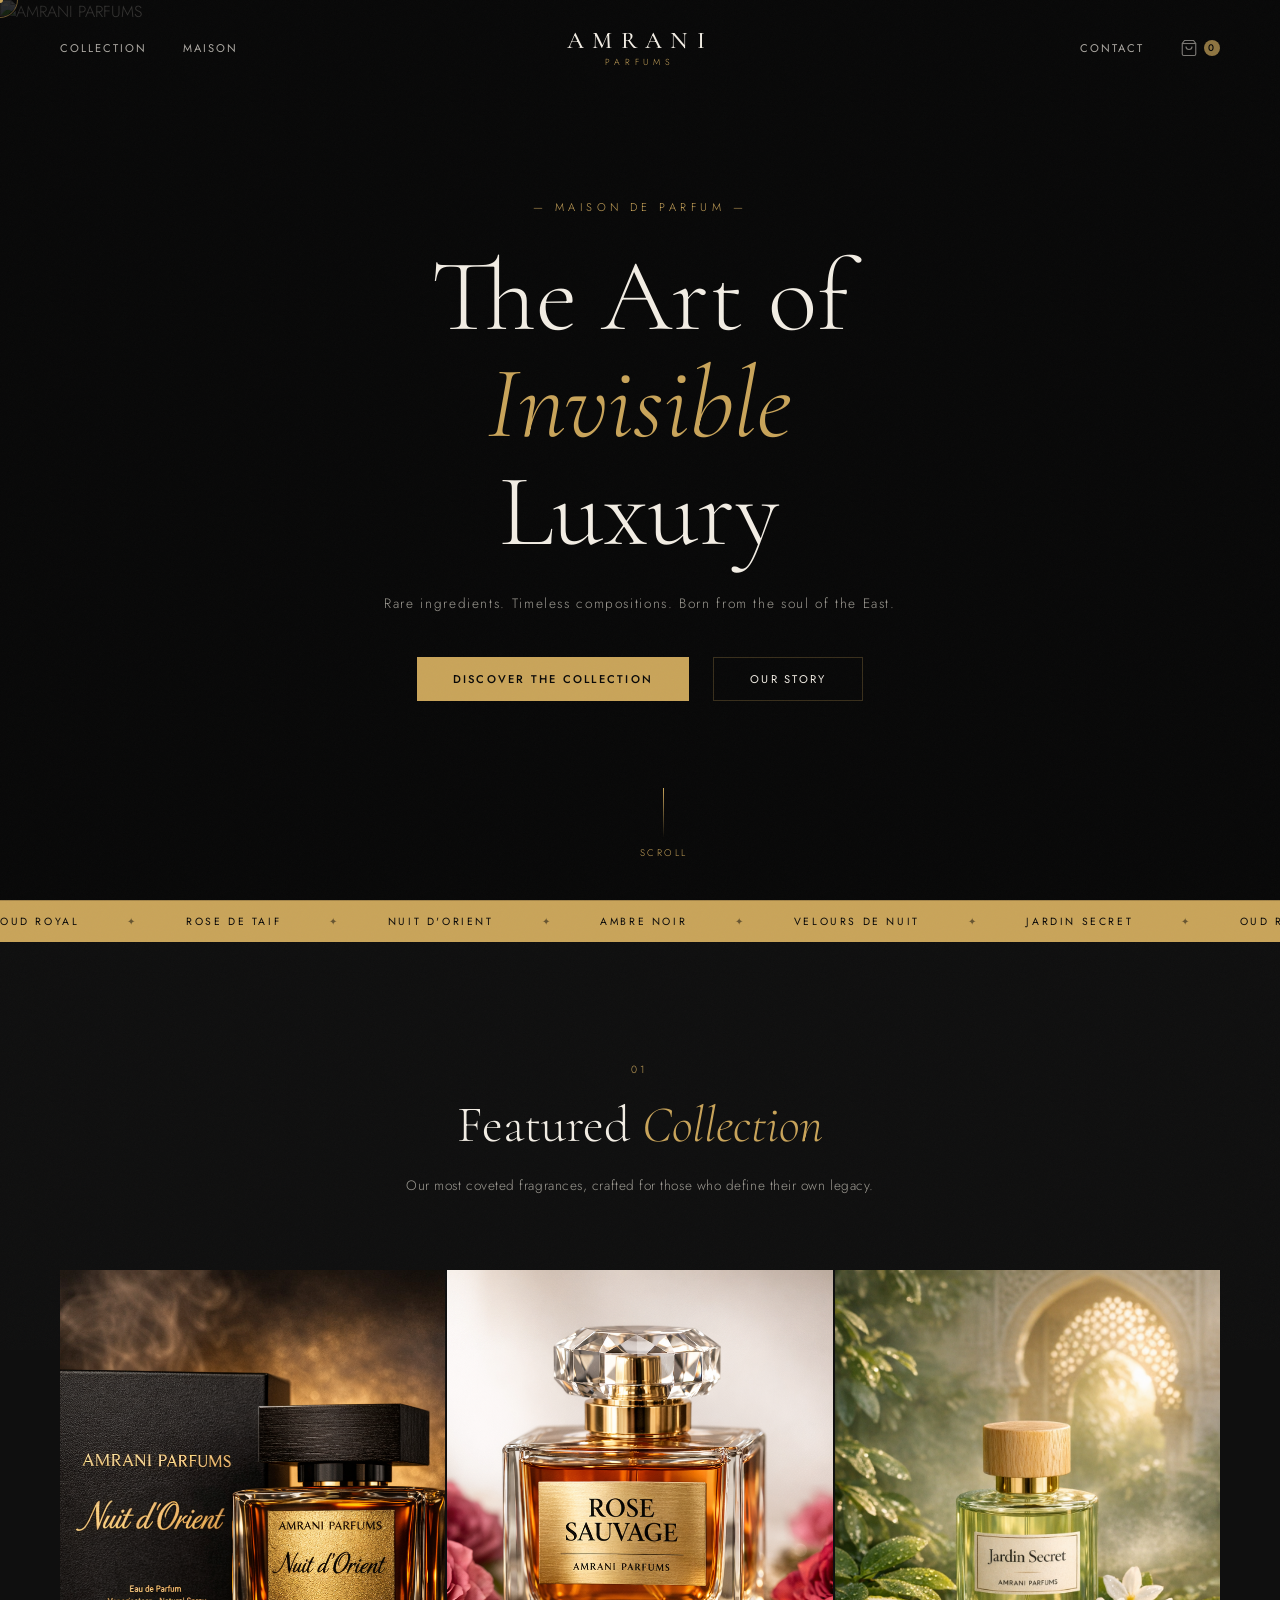
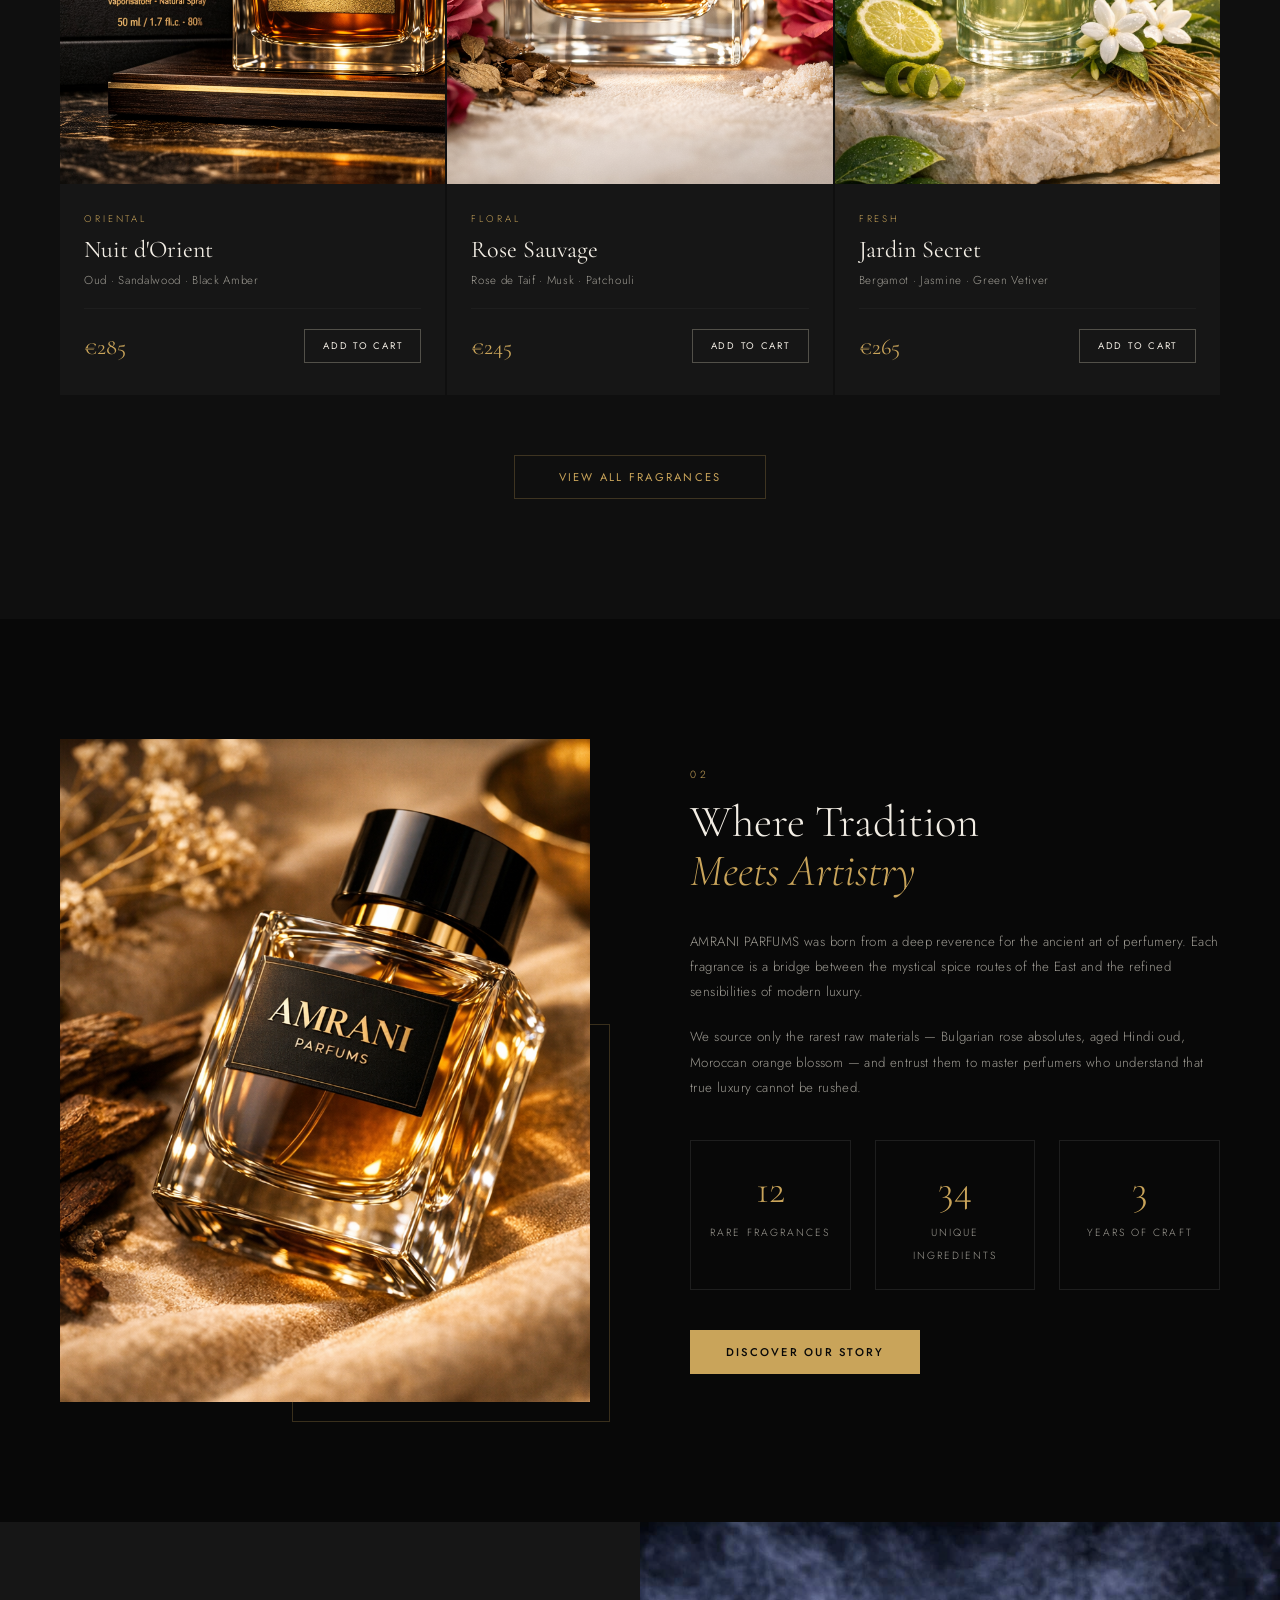
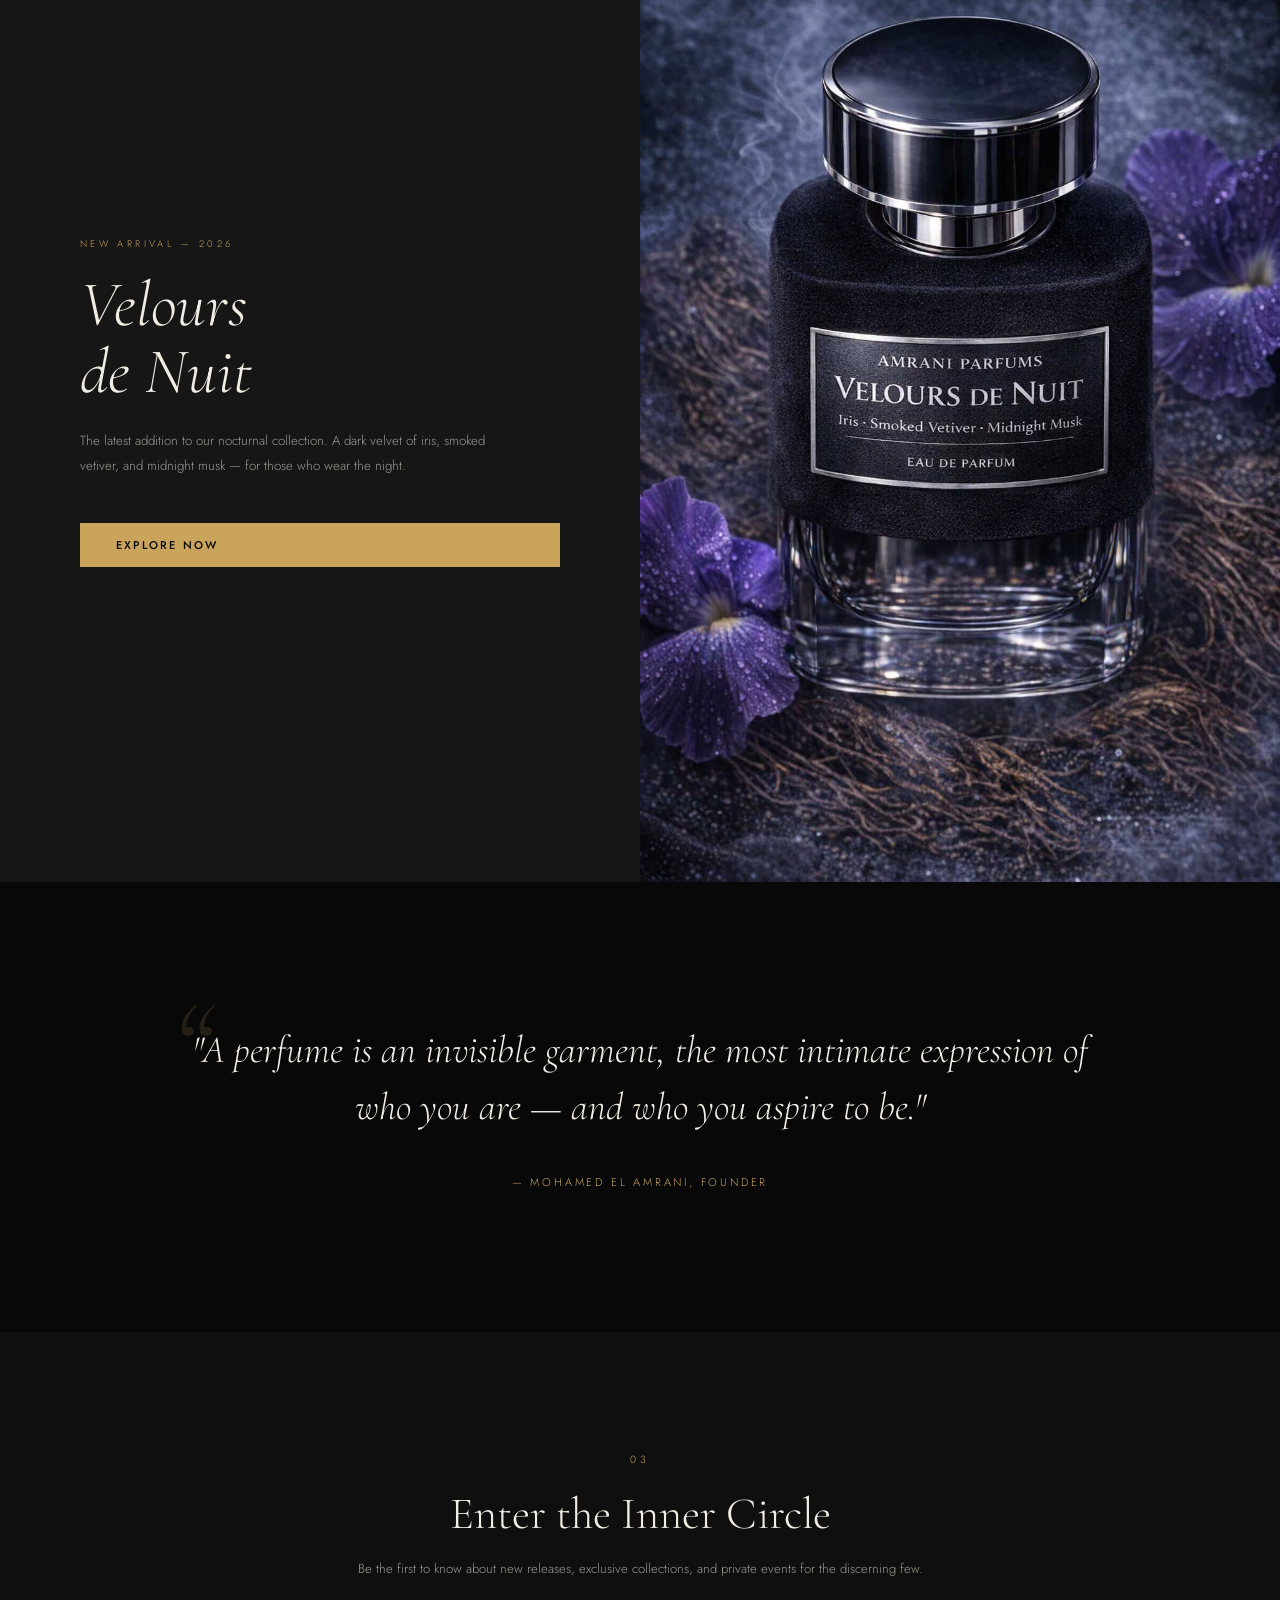
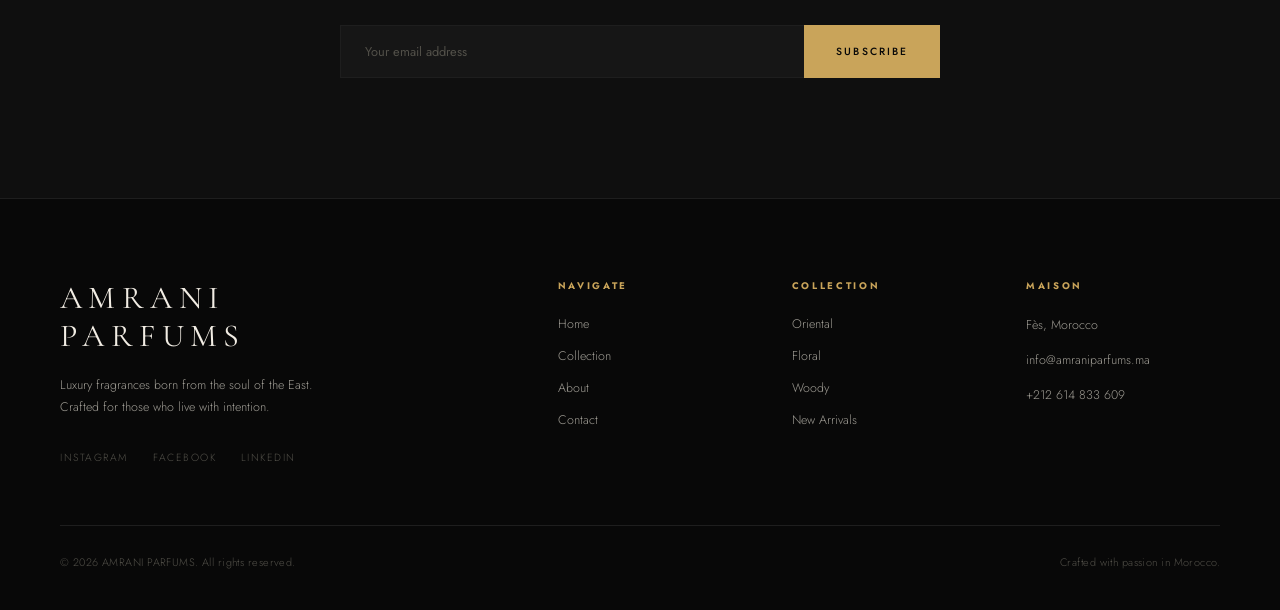
==== index.html @ 783de4f0 "Premier déploiement" ====
<!DOCTYPE html>
<html lang="en">
<head>
<meta charset="UTF-8">
<link rel="icon" type="image/png" href="images/logo.png">
<meta name="viewport" content="width=device-width, initial-scale=1.0">
<meta name="description" content="AMRANI PARFUMS — Luxury fragrances born from the soul of the East">
<title>AMRANI PARFUMS — Luxury Fragrances</title>
<link rel="preconnect" href="https://fonts.googleapis.com">
<link rel="preconnect" href="https://fonts.gstatic.com" crossorigin>
<link href="https://fonts.googleapis.com/css2?family=Cormorant+Garamond:ital,wght@0,300;0,400;0,500;0,600;1,300;1,400;1,600&family=Jost:wght@200;300;400;500;600&display=swap" rel="stylesheet">
<link rel="stylesheet" href="style.css">
</head>
<body>
<div class="grain-overlay"></div>
<div class="cursor-dot" id="cursorDot"></div>
<div class="cursor-ring" id="cursorRing"></div>

<nav class="nav" id="navbar">
  <div class="nav-left">
    <a href="collection.html" class="nav-link">Collection</a>
    <a href="about.html" class="nav-link">Maison</a>
  </div>
  <div class="nav-logo">
    <a href="index.html">
      <span class="logo-text">AMRANI</span>
      <span class="logo-sub">PARFUMS</span>
    </a>
  </div>
  <div class="nav-right">
    <a href="contact.html" class="nav-link">Contact</a>
    <a href="#" class="nav-link nav-cart">
      <svg width="18" height="18" viewBox="0 0 24 24" fill="none" stroke="currentColor" stroke-width="1.5"><path d="M6 2L3 6v14a2 2 0 002 2h14a2 2 0 002-2V6l-3-4z"/><line x1="3" y1="6" x2="21" y2="6"/><path d="M16 10a4 4 0 01-8 0"/></svg>
      <span class="cart-count">0</span>
    </a>
  </div>
  <button class="nav-hamburger" id="menuToggle"><span></span><span></span><span></span></button>
</nav>

<div class="mobile-menu" id="mobileMenu">
  <div class="mobile-menu-inner">
    <a href="index.html" class="mobile-nav-link">Home</a>
    <a href="collection.html" class="mobile-nav-link">Collection</a>
    <a href="about.html" class="mobile-nav-link">Maison</a>
    <a href="contact.html" class="mobile-nav-link">Contact</a>
  </div>
</div>

<section class="hero" id="hero">
  <div class="hero-bg">
    <img src="https://lh3.googleusercontent.com/aida-public/[base64]" alt="AMRANI PARFUMS" class="hero-img">
  </div>
  <div class="hero-overlay"></div>
  <div class="hero-content">
    <p class="hero-eyebrow">— Maison de Parfum —</p>
    <h1 class="hero-title">
      <span>The Art of</span>
      <em>Invisible</em>
      <span>Luxury</span>
    </h1>
    <p class="hero-subtitle">Rare ingredients. Timeless compositions. Born from the soul of the East.</p>
    <div class="hero-actions">
     <a href="collection.html" class="btn-primary"><span>Discover the Collection</span></a>
      <a href="about.html" class="btn-ghost">Our Story</a>
    </div>
  </div>
  <div class="hero-scroll-indicator">
    <div class="scroll-line"></div>
    <span>Scroll</span>
  </div>
</section>

<div class="marquee-strip">
  <div class="marquee-track">
    <span>Oud Royal</span><span class="marquee-sep">✦</span>
    <span>Rose de Taif</span><span class="marquee-sep">✦</span>
    <span>Nuit d'Orient</span><span class="marquee-sep">✦</span>
    <span>Ambre Noir</span><span class="marquee-sep">✦</span>
    <span>Velours de Nuit</span><span class="marquee-sep">✦</span>
    <span>Jardin Secret</span><span class="marquee-sep">✦</span>
    <span>Oud Royal</span><span class="marquee-sep">✦</span>
    <span>Rose de Taif</span><span class="marquee-sep">✦</span>
    <span>Nuit d'Orient</span><span class="marquee-sep">✦</span>
    <span>Ambre Noir</span><span class="marquee-sep">✦</span>
    <span>Velours de Nuit</span><span class="marquee-sep">✦</span>
    <span>Jardin Secret</span><span class="marquee-sep">✦</span>
  </div>
</div>

<section class="section featured-section" id="featured">
  <div class="section-header reveal">
    <span class="section-number">01</span>
    <h2 class="section-title">Featured <em>Collection</em></h2>
    <p class="section-desc">Our most coveted fragrances, crafted for those who define their own legacy.</p>
  </div>
  <div class="products-grid">
    <div class="product-card reveal" data-delay="0">
      <div class="product-img-wrap">
        <img src="images/V3.png" alt="Nuit d'Orient" class="product-img">
        <div class="product-overlay">
          <a href="product.html?id=nuit-dorient" class="product-view-btn">View Details</a>
        </div>
      </div>
      <div class="product-info">
        <span class="product-category">Oriental</span>
        <h3 class="product-name">Nuit d'Orient</h3>
        <p class="product-notes">Oud · Sandalwood · Black Amber</p>
        <div class="product-footer">
          <span class="product-price">€285</span>
          <button class="add-to-cart" onclick="addToCart(this)">Add to Cart</button>
        </div>
      </div>
    </div>
    <div class="product-card reveal" data-delay="120">
      <div class="product-img-wrap">
        <img src="images/3.png" alt="Rose Sauvage" class="product-img">
        <div class="product-overlay">
          <a href="product.html?id=rose-sauvage" class="product-view-btn">View Details</a>
        </div>
      </div>
      <div class="product-info">
        <span class="product-category">Floral</span>
        <h3 class="product-name">Rose Sauvage</h3>
        <p class="product-notes">Rose de Taif · Musk · Patchouli</p>
        <div class="product-footer">
          <span class="product-price">€245</span>
          <button class="add-to-cart" onclick="addToCart(this)">Add to Cart</button>
        </div>
      </div>
    </div>
    <div class="product-card reveal" data-delay="240">
      <div class="product-img-wrap">
        <img src="images/9.png" alt="Jardin Secret" class="product-img">
        <div class="product-overlay">
          <a href="product.html?id=jardin-secret" class="product-view-btn">View Details</a>
        </div>
      </div>
      <div class="product-info">
        <span class="product-category">Fresh</span>
        <h3 class="product-name">Jardin Secret</h3>
        <p class="product-notes">Bergamot · Jasmine · Green Vetiver</p>
        <div class="product-footer">
          <span class="product-price">€265</span>
          <button class="add-to-cart" onclick="addToCart(this)">Add to Cart</button>
        </div>
      </div>
    </div>
  </div>
  <div class="section-cta reveal">
    <a href="collection.html" class="btn-outline"><span>View All Fragrances</span></a>
  </div>
</section>

<section class="section story-section">
  <div class="story-inner">
    <div class="story-image reveal">
      <img src="images/1.png" alt="Brand Story">
      <div class="story-img-accent"></div>
    </div>
    <div class="story-content reveal" data-delay="100">
      <span class="section-number">02</span>
      <h2 class="story-title">Where Tradition<br><em>Meets Artistry</em></h2>
      <p class="story-text">AMRANI PARFUMS was born from a deep reverence for the ancient art of perfumery. Each fragrance is a bridge between the mystical spice routes of the East and the refined sensibilities of modern luxury.</p>
      <p class="story-text">We source only the rarest raw materials — Bulgarian rose absolutes, aged Hindi oud, Moroccan orange blossom — and entrust them to master perfumers who understand that true luxury cannot be rushed.</p>
      <div class="story-stats">
        <div class="stat">
          <span class="stat-number">12</span>
          <span class="stat-label">Rare Fragrances</span>
        </div>
        <div class="stat">
          <span class="stat-number">34</span>
          <span class="stat-label">Unique Ingredients</span>
        </div>
        <div class="stat">
          <span class="stat-number">3</span>
          <span class="stat-label">Years of Craft</span>
        </div>
      </div>
      <a href="about.html" class="btn-primary"><span>Discover Our Story</span></a>
    </div>
  </div>
</section>

<section class="section arrivals-section">
  <div class="arrivals-inner reveal">
    <div class="arrivals-content">
      <span class="arrivals-label">New Arrival — 2026</span>
      <h2 class="arrivals-title">Velours<br>de Nuit</h2>
      <p class="arrivals-subtitle">The latest addition to our nocturnal collection. A dark velvet of iris, smoked vetiver, and midnight musk — for those who wear the night.</p>
     <a href="product.html?id=velours-de-nuit" class="btn-primary"><span>Explore Now</span></a>
    </div>
    <div class="arrivals-image">
      <img src="images/6V3.png" alt="Velours de Nuit">
    </div>
  </div>
</section>

<section class="section philosophy-section">
  <div class="philosophy-inner reveal">
    <p class="philosophy-quote">"A perfume is an invisible garment, the most intimate expression of who you are — and who you aspire to be."</p>
    <span class="philosophy-author">— Mohamed El Amrani, Founder</span>
  </div>
</section>

<section class="section newsletter-section">
  <div class="newsletter-inner reveal">
    <span class="section-number">03</span>
    <h2 class="newsletter-title">Enter the Inner Circle</h2>
    <p class="newsletter-desc">Be the first to know about new releases, exclusive collections, and private events for the discerning few.</p>
    <form class="newsletter-form" onsubmit="handleNewsletter(event)">
      <input type="email" placeholder="Your email address" class="newsletter-input" required>
      <button type="submit" class="newsletter-btn">Subscribe</button>
    </form>
  </div>
</section>

<footer class="footer">
  <div class="footer-inner">
    <div class="footer-brand">
      <div class="footer-logo">AMRANI<br>PARFUMS</div>
      <p class="footer-tagline">Luxury fragrances born from the soul of the East. Crafted for those who live with intention.</p>
      <div class="footer-social">
        <a href="#" class="social-link">Instagram</a>
        <a href="#" class="social-link">Facebook</a>
        <a href="https://www.linkedin.com/in/mohamedelamrani-a6939738b/?lipi=urn%3Ali%3Apage%3Ad_flagship3_profile_view_base_contact_details%3B6tkxNfv%2BTYGa5NCn60jMTw%3D%3D" class="social-link">LinkedIn</a>
      </div>
    </div>
    <div class="footer-nav">
      <div class="footer-col">
        <h4 class="footer-col-title">Navigate</h4>
        <a href="index.html" class="footer-link">Home</a>
        <a href="collection.html" class="footer-link">Collection</a>
        <a href="about.html" class="footer-link">About</a>
        <a href="contact.html" class="footer-link">Contact</a>
      </div>
      <div class="footer-col">
        <h4 class="footer-col-title">Collection</h4>
        <a href="collection.html" class="footer-link">Oriental</a>
        <a href="collection.html" class="footer-link">Floral</a>
        <a href="collection.html" class="footer-link">Woody</a>
        <a href="collection.html" class="footer-link">New Arrivals</a>
      </div>
      <div class="footer-col">
        <h4 class="footer-col-title">Maison</h4>
        <p class="footer-info">Fès, Morocco</p>
        <p class="footer-info">info@amraniparfums.ma</p>
        <p class="footer-info">+212 614 833 609</p>
      </div>
    </div>
  </div>
  <div class="footer-bottom">
    <p>© 2026 AMRANI PARFUMS. All rights reserved.</p>
    <p>Crafted with passion in Morocco.</p>
  </div>
</footer>

<script src="script.js"></script>

</body>
</html>
---- style.css ----
@import url('https://fonts.googleapis.com/css2?family=Cormorant+Garamond:ital,wght@0,300;0,400;0,500;0,600;1,300;1,400;1,600&family=Jost:wght@200;300;400;500;600&display=swap');

*,*::before,*::after{box-sizing:border-box;margin:0;padding:0}
html{scroll-behavior:smooth;font-size:16px}
body{background:#080808;color:#F2EDE4;font-family:'Jost',sans-serif;font-weight:300;overflow-x:hidden;cursor:none}

:root{
  --ink:#080808;
  --ink-2:#0f0f0f;
  --ink-3:#161616;
  --ink-4:#1e1e1e;
  --gold:#C9A45A;
  --gold-pale:#E8D5A3;
  --gold-dim:rgba(201,164,90,0.12);
  --gold-border:rgba(201,164,90,0.25);
  --ivory:#F2EDE4;
  --grey:#9E9B93;
  --muted:#525049;
  --font-serif:'Cormorant Garamond',Georgia,serif;
  --font-sans:'Jost',sans-serif;
  --ease-out:cubic-bezier(0.16,1,0.3,1);
  --ease-in-out:cubic-bezier(0.65,0,0.35,1);
}

::-webkit-scrollbar{width:3px}
::-webkit-scrollbar-track{background:var(--ink)}
::-webkit-scrollbar-thumb{background:var(--gold)}

::selection{background:var(--gold);color:var(--ink)}

a{text-decoration:none;color:inherit}
img{display:block;width:100%;height:100%;object-fit:cover}
button{cursor:none;border:none;background:none;font-family:inherit}
input,textarea{font-family:inherit}

.grain-overlay{
  position:fixed;top:-50%;left:-50%;right:-50%;bottom:-50%;
  width:200%;height:200%;
  background-image:url("data:image/svg+xml,%3Csvg viewBox='0 0 512 512' xmlns='http://www.w3.org/2000/svg'%3E%3Cfilter id='n'%3E%3CfeTurbulence type='fractalNoise' baseFrequency='0.75' numOctaves='4' stitchTiles='stitch'/%3E%3C/filter%3E%3Crect width='100%25' height='100%25' filter='url(%23n)' opacity='1'/%3E%3C/svg%3E");
  background-size:200px 200px;
  opacity:0.025;pointer-events:none;z-index:9999;
  animation:grain 8s steps(10) infinite;
}
@keyframes grain{
  0%{transform:translate(0,0)}10%{transform:translate(-3%,-4%)}20%{transform:translate(-5%,2%)}30%{transform:translate(3%,-1%)}40%{transform:translate(-2%,5%)}50%{transform:translate(-4%,3%)}60%{transform:translate(5%,0)}70%{transform:translate(-1%,6%)}80%{transform:translate(-3%,2%)}90%{transform:translate(4%,-3%)}100%{transform:translate(0,0)}
}

.cursor-dot,.cursor-ring{position:fixed;top:0;left:0;pointer-events:none;z-index:10000;border-radius:50%;transform:translate(-50%,-50%);transition:opacity 0.3s}
.cursor-dot{width:6px;height:6px;background:var(--gold)}
.cursor-ring{width:36px;height:36px;border:1px solid rgba(201,164,90,0.5);transition:width 0.3s var(--ease-out),height 0.3s var(--ease-out),border-color 0.3s}
.cursor-ring.hovering{width:56px;height:56px;border-color:var(--gold)}

/* NAV */
.nav{
  position:fixed;top:0;left:0;right:0;z-index:1000;
  display:flex;align-items:center;justify-content:space-between;
  padding:28px 60px;
  transition:background 0.5s var(--ease-out),padding 0.4s var(--ease-out);
}
.nav.scrolled{background:rgba(8,8,8,0.97);padding:18px 60px;border-bottom:1px solid var(--gold-border)}
.nav-left,.nav-right{display:flex;align-items:center;gap:36px;flex:1}
.nav-right{justify-content:flex-end}
.nav-link{font-size:0.7rem;font-weight:400;letter-spacing:0.18em;text-transform:uppercase;color:var(--ivory);opacity:0.7;transition:opacity 0.3s,color 0.3s;position:relative}
.nav-link::after{content:'';position:absolute;bottom:-4px;left:0;width:0;height:1px;background:var(--gold);transition:width 0.4s var(--ease-out)}
.nav-link:hover{opacity:1;color:var(--gold-pale)}
.nav-link:hover::after{width:100%}
.nav-logo a{display:flex;flex-direction:column;align-items:center;text-align:center}
.logo-text{font-family:var(--font-serif);font-size:1.5rem;font-weight:500;letter-spacing:0.35em;color:var(--ivory);line-height:1.1}
.logo-sub{font-size:0.55rem;font-weight:300;letter-spacing:0.55em;color:var(--gold);margin-top:2px}
.nav-cart{display:flex;align-items:center;gap:6px;position:relative}
.nav-cart svg{opacity:0.7;transition:opacity 0.3s}
.nav-cart:hover svg{opacity:1}
.cart-count{font-size:0.6rem;background:var(--gold);color:var(--ink);width:16px;height:16px;border-radius:50%;display:flex;align-items:center;justify-content:center;font-weight:500;transition:transform 0.3s}
.cart-count.bounce{animation:cartBounce 0.5s var(--ease-out)}
@keyframes cartBounce{0%{transform:scale(1)}50%{transform:scale(1.5)}100%{transform:scale(1)}}
.nav-hamburger{display:none;flex-direction:column;gap:5px;padding:4px;z-index:1001}
.nav-hamburger span{display:block;width:22px;height:1px;background:var(--ivory);transition:transform 0.4s var(--ease-out),opacity 0.3s,width 0.3s}
.nav-hamburger.active span:nth-child(1){transform:translateY(6px) rotate(45deg)}
.nav-hamburger.active span:nth-child(2){opacity:0;width:0}
.nav-hamburger.active span:nth-child(3){transform:translateY(-6px) rotate(-45deg)}

.mobile-menu{
  position:fixed;top:0;left:0;right:0;bottom:0;
  background:var(--ink);z-index:900;
  display:flex;align-items:center;justify-content:center;
  opacity:0;pointer-events:none;
  transition:opacity 0.5s var(--ease-out);
}
.mobile-menu.open{opacity:1;pointer-events:all}
.mobile-menu-inner{display:flex;flex-direction:column;align-items:center;gap:40px}
.mobile-nav-link{font-family:var(--font-serif);font-size:3.5rem;font-weight:300;color:var(--ivory);opacity:0;transform:translateY(30px);transition:color 0.3s,opacity 0.5s var(--ease-out),transform 0.5s var(--ease-out)}
.mobile-menu.open .mobile-nav-link{opacity:1;transform:translateY(0)}
.mobile-menu.open .mobile-nav-link:nth-child(1){transition-delay:0.1s}
.mobile-menu.open .mobile-nav-link:nth-child(2){transition-delay:0.2s}
.mobile-menu.open .mobile-nav-link:nth-child(3){transition-delay:0.3s}
.mobile-menu.open .mobile-nav-link:nth-child(4){transition-delay:0.4s}
.mobile-nav-link:hover{color:var(--gold)}

/* HERO */
.hero{
  position:relative;height:100vh;min-height:700px;
  display:flex;align-items:center;justify-content:center;overflow:hidden;
}
.hero-bg{position:absolute;inset:0;z-index:0}
.hero-img{width:100%;height:100%;object-fit:cover;transform:scale(1.05);transition:transform 8s var(--ease-out)}
.hero-img.loaded{transform:scale(1)}
.hero-overlay{position:absolute;inset:0;background:linear-gradient(135deg,rgba(8,8,8,0.85) 0%,rgba(8,8,8,0.5) 50%,rgba(8,8,8,0.7) 100%);z-index:1}
.hero-content{position:relative;z-index:2;text-align:center;max-width:900px;padding:0 40px}
.hero-eyebrow{font-size:0.7rem;font-weight:300;letter-spacing:0.4em;text-transform:uppercase;color:var(--gold);margin-bottom:28px;opacity:0;animation:fadeUp 1s var(--ease-out) 0.3s forwards}
.hero-title{font-family:var(--font-serif);font-size:clamp(3.5rem,8vw,7rem);font-weight:300;line-height:1.05;color:var(--ivory);margin-bottom:28px}
.hero-title span,.hero-title em{display:block;opacity:0;animation:fadeUp 1s var(--ease-out) forwards}
.hero-title span:nth-child(1){animation-delay:0.5s}
.hero-title em{font-style:italic;color:var(--gold);animation-delay:0.7s}
.hero-title span:nth-child(3){animation-delay:0.9s}
.hero-subtitle{font-size:0.85rem;font-weight:300;letter-spacing:0.12em;color:var(--grey);margin-bottom:44px;opacity:0;animation:fadeUp 1s var(--ease-out) 1.1s forwards}
.hero-actions{display:flex;align-items:center;justify-content:center;gap:24px;opacity:0;animation:fadeUp 1s var(--ease-out) 1.3s forwards}
.hero-scroll-indicator{position:absolute;bottom:40px;left:50%;transform:translateX(-50%);z-index:2;display:flex;flex-direction:column;align-items:center;gap:8px;opacity:0;animation:fadeUp 1s var(--ease-out) 1.6s forwards}
.scroll-line{width:1px;height:50px;background:linear-gradient(to bottom,var(--gold),transparent);animation:scrollPulse 2s ease-in-out infinite}
.hero-scroll-indicator span{font-size:0.6rem;letter-spacing:0.25em;text-transform:uppercase;color:var(--gold)}
@keyframes scrollPulse{0%,100%{opacity:0.4;transform:scaleY(1)}50%{opacity:1;transform:scaleY(1.1)}}

/* BUTTONS */
.btn-primary{
  display:inline-flex;align-items:center;gap:10px;
  padding:14px 36px;
  background:var(--gold);color:var(--ink);
  font-size:0.7rem;font-weight:500;letter-spacing:0.2em;text-transform:uppercase;
  transition:background 0.3s,transform 0.3s var(--ease-out),box-shadow 0.3s;
  position:relative;overflow:hidden;
}
.btn-primary::before{content:'';position:absolute;inset:0;background:var(--gold-pale);transform:translateX(-100%);transition:transform 0.4s var(--ease-out)}
.btn-primary:hover::before{transform:translateX(0)}
.btn-primary:hover{transform:translateY(-2px);box-shadow:0 12px 40px rgba(201,164,90,0.25)}
.btn-primary span{position:relative;z-index:1}
.btn-primary{position:relative;z-index:1}
.btn-ghost{
  display:inline-flex;align-items:center;gap:10px;
  padding:13px 36px;
  border:1px solid var(--gold-border);color:var(--ivory);
  font-size:0.7rem;font-weight:400;letter-spacing:0.2em;text-transform:uppercase;
  transition:border-color 0.3s,background 0.3s,transform 0.3s var(--ease-out);
}
.btn-ghost:hover{border-color:var(--gold);background:var(--gold-dim);transform:translateY(-2px)}
.btn-outline{
  display:inline-flex;align-items:center;gap:10px;
  padding:13px 44px;
  border:1px solid var(--gold-border);color:var(--gold);
  font-size:0.7rem;font-weight:400;letter-spacing:0.2em;text-transform:uppercase;
  transition:all 0.3s var(--ease-out);position:relative;overflow:hidden;
}
.btn-outline::before{content:'';position:absolute;inset:0;background:var(--gold);transform:scaleX(0);transform-origin:left;transition:transform 0.4s var(--ease-out)}
.btn-outline:hover{color:var(--ink)}
.btn-outline:hover::before{transform:scaleX(1)}
.btn-outline span{position:relative;z-index:1}

/* MARQUEE */
.marquee-strip{
  overflow:hidden;background:var(--gold);padding:13px 0;
  border-top:1px solid rgba(8,8,8,0.2);
}
.marquee-track{
  display:flex;gap:48px;align-items:center;white-space:nowrap;
  animation:marquee 25s linear infinite;
}
.marquee-track span{font-size:0.65rem;font-weight:400;letter-spacing:0.25em;text-transform:uppercase;color:var(--ink)}
.marquee-sep{font-size:0.5rem;color:var(--ink);opacity:0.5}
@keyframes marquee{0%{transform:translateX(0)}100%{transform:translateX(-50%)}}

/* SECTIONS */
.section{padding:120px 60px}
.section-header{text-align:center;margin-bottom:72px}
.section-number{font-size:0.65rem;font-weight:300;letter-spacing:0.35em;text-transform:uppercase;color:var(--gold);display:block;margin-bottom:20px}
.section-title{font-family:var(--font-serif);font-size:clamp(2.5rem,4vw,4rem);font-weight:300;color:var(--ivory);line-height:1.1;margin-bottom:20px}
.section-title em{font-style:italic;color:var(--gold)}
.section-desc{font-size:0.85rem;font-weight:300;color:var(--grey);max-width:480px;margin:0 auto;line-height:1.8;letter-spacing:0.04em}
.section-cta{text-align:center;margin-top:60px}

/* REVEAL ANIMATION */
.reveal{opacity:0;transform:translateY(40px);transition:opacity 0.9s var(--ease-out),transform 0.9s var(--ease-out)}
.reveal.visible{opacity:1;transform:translateY(0)}

/* PRODUCT CARDS */
.featured-section{background:var(--ink-2)}
.products-grid{display:grid;grid-template-columns:repeat(3,1fr);gap:2px;max-width:1400px;margin:0 auto}
.product-card{background:var(--ink-3);overflow:hidden;transition:transform 0.4s var(--ease-out)}
.product-card:hover{transform:translateY(-8px)}
.product-img-wrap{position:relative;aspect-ratio:3/4;overflow:hidden}
.product-img{width:100%;height:100%;object-fit:cover;transition:transform 0.7s var(--ease-out)}
.product-card:hover .product-img{transform:scale(1.07)}
.product-overlay{
  position:absolute;inset:0;
  background:linear-gradient(to top,rgba(8,8,8,0.9) 0%,rgba(8,8,8,0) 60%);
  display:flex;align-items:flex-end;justify-content:center;padding-bottom:28px;
  opacity:0;transition:opacity 0.4s;
}
.product-card:hover .product-overlay{opacity:1}
.product-view-btn{
  font-size:0.65rem;letter-spacing:0.2em;text-transform:uppercase;
  color:var(--gold);border:1px solid var(--gold-border);padding:10px 24px;
  transition:background 0.3s,color 0.3s;
}
.product-view-btn:hover{background:var(--gold);color:var(--ink)}
.product-info{padding:28px 24px 32px}
.product-category{font-size:0.6rem;letter-spacing:0.3em;text-transform:uppercase;color:var(--gold);display:block;margin-bottom:10px}
.product-name{font-family:var(--font-serif);font-size:1.5rem;font-weight:400;color:var(--ivory);margin-bottom:8px;line-height:1.2}
.product-notes{font-size:0.72rem;color:var(--grey);letter-spacing:0.06em;margin-bottom:20px}
.product-footer{display:flex;align-items:center;justify-content:space-between;border-top:1px solid var(--ink-4);padding-top:20px}
.product-price{font-family:var(--font-serif);font-size:1.4rem;font-weight:400;color:var(--gold)}
.add-to-cart{
  font-size:0.6rem;letter-spacing:0.18em;text-transform:uppercase;
  color:var(--ivory);border:1px solid var(--muted);padding:9px 18px;
  transition:border-color 0.3s,background 0.3s,color 0.3s;
}
.add-to-cart:hover{border-color:var(--gold);background:var(--gold-dim);color:var(--gold)}
.add-to-cart.added{border-color:var(--gold);background:var(--gold);color:var(--ink)}

/* STORY SECTION */
.story-section{background:var(--ink);padding:120px 60px}
.story-inner{display:grid;grid-template-columns:1fr 1fr;gap:100px;max-width:1300px;margin:0 auto;align-items:center}
.story-image{position:relative}
.story-image img{width:100%;aspect-ratio:4/5;object-fit:cover}
.story-img-accent{
  position:absolute;bottom:-20px;right:-20px;
  width:60%;height:60%;
  border:1px solid var(--gold-border);pointer-events:none;z-index:-1;
}
.story-content .section-number{margin-bottom:16px}
.story-title{font-family:var(--font-serif);font-size:clamp(2.5rem,3.5vw,3.8rem);font-weight:300;line-height:1.1;color:var(--ivory);margin-bottom:32px}
.story-title em{font-style:italic;color:var(--gold);display:block}
.story-text{font-size:0.83rem;line-height:1.9;color:var(--grey);margin-bottom:20px;letter-spacing:0.03em}
.story-stats{display:grid;grid-template-columns:repeat(3,1fr);gap:24px;margin:40px 0}
.stat{text-align:center;padding:24px 16px;border:1px solid var(--ink-4)}
.stat-number{font-family:var(--font-serif);font-size:2.5rem;font-weight:300;color:var(--gold);display:block;margin-bottom:6px}
.stat-label{font-size:0.65rem;letter-spacing:0.2em;text-transform:uppercase;color:var(--grey)}

/* ARRIVALS SECTION */
.arrivals-section{background:var(--ink-2);padding:0}
.arrivals-inner{display:grid;grid-template-columns:1fr 1fr;min-height:600px}
.arrivals-content{
  display:flex;flex-direction:column;justify-content:center;
  padding:80px 80px 80px 80px;
  background:var(--ink-3);
}
.arrivals-label{font-size:0.6rem;letter-spacing:0.35em;text-transform:uppercase;color:var(--gold);display:block;margin-bottom:20px}
.arrivals-title{font-family:var(--font-serif);font-size:clamp(3rem,5vw,5rem);font-weight:300;color:var(--ivory);line-height:1.05;margin-bottom:24px;font-style:italic}
.arrivals-subtitle{font-size:0.83rem;color:var(--grey);line-height:1.85;margin-bottom:44px;max-width:440px}
.arrivals-image{overflow:hidden}
.arrivals-image img{width:100%;height:100%;object-fit:cover;transition:transform 0.8s var(--ease-out)}
.arrivals-inner:hover .arrivals-image img{transform:scale(1.04)}

/* PHILOSOPHY */
.philosophy-section{background:var(--ink);padding:140px 60px;text-align:center}
.philosophy-inner{max-width:900px;margin:0 auto}
.philosophy-quote{
  font-family:var(--font-serif);font-size:clamp(1.6rem,3vw,2.8rem);
  font-weight:300;font-style:italic;color:var(--ivory);line-height:1.5;
  margin-bottom:32px;
  position:relative;
}
.philosophy-quote::before{
  content:'\201C';
  font-family:var(--font-serif);font-size:8rem;color:var(--gold);opacity:0.15;
  position:absolute;top:-40px;left:-20px;line-height:1;
}
.philosophy-author{font-size:0.7rem;letter-spacing:0.25em;text-transform:uppercase;color:var(--gold)}

/* NEWSLETTER */
.newsletter-section{background:var(--ink-2);padding:120px 60px;text-align:center}
.newsletter-inner{max-width:600px;margin:0 auto}
.newsletter-title{font-family:var(--font-serif);font-size:clamp(2rem,3.5vw,3.5rem);font-weight:300;color:var(--ivory);margin-bottom:16px}
.newsletter-desc{font-size:0.82rem;color:var(--grey);line-height:1.8;margin-bottom:44px}
.newsletter-form{display:flex;gap:0}
.newsletter-input{
  flex:1;padding:16px 24px;
  background:var(--ink-3);border:1px solid var(--ink-4);border-right:none;
  color:var(--ivory);font-size:0.8rem;outline:none;
  transition:border-color 0.3s;
}
.newsletter-input::placeholder{color:var(--muted)}
.newsletter-input:focus{border-color:var(--gold-border)}
.newsletter-btn{
  padding:16px 32px;background:var(--gold);color:var(--ink);
  font-size:0.65rem;font-weight:500;letter-spacing:0.2em;text-transform:uppercase;
  transition:background 0.3s;white-space:nowrap;
}
.newsletter-btn:hover{background:var(--gold-pale)}

/* FOOTER */
.footer{background:var(--ink);border-top:1px solid var(--ink-4);padding:80px 60px 40px}
.footer-inner{display:grid;grid-template-columns:1.2fr 2fr;gap:100px;margin-bottom:60px}
.footer-logo{font-family:var(--font-serif);font-size:2rem;font-weight:400;letter-spacing:0.2em;color:var(--ivory);line-height:1.2;margin-bottom:20px}
.footer-tagline{font-size:0.78rem;color:var(--grey);line-height:1.7;max-width:280px;margin-bottom:32px}
.footer-social{display:flex;gap:24px}
.social-link{font-size:0.65rem;letter-spacing:0.15em;text-transform:uppercase;color:var(--muted);transition:color 0.3s}
.social-link:hover{color:var(--gold)}
.footer-nav{display:grid;grid-template-columns:repeat(3,1fr);gap:40px}
.footer-col{display:flex;flex-direction:column;gap:14px}
.footer-col-title{font-size:0.6rem;letter-spacing:0.28em;text-transform:uppercase;color:var(--gold);margin-bottom:8px}
.footer-link{font-size:0.78rem;color:var(--grey);transition:color 0.3s,transform 0.3s}
.footer-link:hover{color:var(--ivory);transform:translateX(4px)}
.footer-info{font-size:0.78rem;color:var(--grey);line-height:1.7}
.footer-bottom{
  display:flex;justify-content:space-between;align-items:center;
  padding-top:28px;border-top:1px solid var(--ink-4);
  font-size:0.68rem;color:var(--muted);letter-spacing:0.04em;
}

/* PAGE HERO */
.page-hero{
  position:relative;padding:180px 60px 100px;
  overflow:hidden;background:var(--ink-2);
  text-align:center;border-bottom:1px solid var(--ink-4);
}
.page-hero::before{
  content:'';position:absolute;bottom:0;left:50%;transform:translateX(-50%);
  width:1px;height:60px;background:linear-gradient(to bottom,var(--gold),transparent);
}
.page-eyebrow{font-size:0.65rem;letter-spacing:0.4em;text-transform:uppercase;color:var(--gold);display:block;margin-bottom:20px}
.page-title{font-family:var(--font-serif);font-size:clamp(3.5rem,6vw,6rem);font-weight:300;color:var(--ivory);line-height:1;font-style:italic}
.page-rule{width:60px;height:1px;background:var(--gold);margin:28px auto 0}

/* COLLECTION PAGE */
.collection-section{background:var(--ink-2);padding:80px 60px 120px}
.filters{display:flex;justify-content:center;gap:8px;margin-bottom:60px;flex-wrap:wrap}
.filter-btn{
  padding:10px 24px;font-size:0.65rem;letter-spacing:0.18em;text-transform:uppercase;
  color:var(--grey);border:1px solid var(--ink-4);
  transition:all 0.3s;
}
.filter-btn.active,.filter-btn:hover{color:var(--gold);border-color:var(--gold-border);background:var(--gold-dim)}
.collection-grid{display:grid;grid-template-columns:repeat(3,1fr);gap:2px;max-width:1400px;margin:0 auto}
.collection-grid .product-card{transition:opacity 0.4s,transform 0.4s var(--ease-out)}
.collection-grid .product-card.hidden{opacity:0;pointer-events:none;transform:scale(0.95)}

/* ABOUT PAGE */
.about-story{background:var(--ink);padding:120px 60px}
.about-story-inner{display:grid;grid-template-columns:1fr 1fr;gap:100px;max-width:1300px;margin:0 auto;align-items:center}
.about-story-text h2{font-family:var(--font-serif);font-size:clamp(2rem,3vw,3.5rem);font-weight:300;color:var(--ivory);margin-bottom:32px;line-height:1.2}
.about-story-text h2 em{color:var(--gold);font-style:italic}
.about-story-text p{font-size:0.83rem;color:var(--grey);line-height:1.95;margin-bottom:20px}
.about-story-img{position:relative}
.about-story-img img{aspect-ratio:4/5;object-fit:cover}
.about-story-img::after{
  content:'';position:absolute;inset:16px -16px -16px 16px;
  border:1px solid var(--gold-border);z-index:-1;
}

.values-section{background:var(--ink-2);padding:100px 60px}
.values-grid{display:grid;grid-template-columns:repeat(3,1fr);gap:2px;max-width:1300px;margin:60px auto 0}
.value-card{background:var(--ink-3);padding:48px 40px;transition:background 0.3s}
.value-card:hover{background:var(--ink-4)}
.value-number{font-family:var(--font-serif);font-size:3.5rem;font-weight:300;color:var(--gold);opacity:0.4;line-height:1;margin-bottom:20px}
.value-title{font-family:var(--font-serif);font-size:1.6rem;font-weight:400;color:var(--ivory);margin-bottom:16px}
.value-text{font-size:0.8rem;color:var(--grey);line-height:1.85}

/* FOUNDER SECTION */
.founder-section{background:var(--ink);padding:120px 60px;border-top:1px solid var(--ink-4)}
.founder-inner{max-width:1000px;margin:0 auto;display:grid;grid-template-columns:auto 1fr;gap:80px;align-items:start}
.founder-photo-wrap{position:relative;flex-shrink:0}
.founder-photo{width:220px;height:220px;border-radius:50%;object-fit:cover;object-position:top;border:2px solid var(--gold-border)}
.founder-status{
  position:absolute;bottom:10px;right:-10px;
  background:var(--gold);padding:6px 14px;
  font-size:0.58rem;letter-spacing:0.18em;text-transform:uppercase;color:var(--ink);font-weight:500;
}
.founder-content{}
.founder-label{font-size:0.6rem;letter-spacing:0.35em;text-transform:uppercase;color:var(--gold);display:block;margin-bottom:16px}
.founder-name{font-family:var(--font-serif);font-size:3rem;font-weight:400;color:var(--ivory);margin-bottom:8px;line-height:1.1}
.founder-title{font-size:0.78rem;color:var(--grey);letter-spacing:0.06em;margin-bottom:8px}
.founder-location{font-size:0.72rem;color:var(--muted);margin-bottom:32px;display:flex;align-items:center;gap:6px}
.founder-location svg{color:var(--gold)}
.founder-bio{font-size:0.83rem;color:var(--grey);line-height:1.9;margin-bottom:36px}
.founder-tags{display:flex;flex-wrap:wrap;gap:10px;margin-bottom:36px}
.founder-tag{
  padding:6px 16px;border:1px solid var(--ink-4);
  font-size:0.62rem;letter-spacing:0.15em;text-transform:uppercase;color:var(--grey);
  transition:border-color 0.3s,color 0.3s;
}
.founder-tag:hover{border-color:var(--gold-border);color:var(--gold)}
.founder-links{display:flex;gap:16px;align-items:center}
.founder-link{
  display:inline-flex;align-items:center;gap:8px;
  font-size:0.68rem;letter-spacing:0.15em;text-transform:uppercase;color:var(--grey);
  border-bottom:1px solid var(--ink-4);padding-bottom:4px;
  transition:color 0.3s,border-color 0.3s;
}
.founder-link:hover{color:var(--gold);border-color:var(--gold-border)}
.founder-link svg{transition:transform 0.3s}
.founder-link:hover svg{transform:translate(2px,-2px)}

/* CONTACT PAGE */
.contact-section{background:var(--ink);padding:100px 60px 140px}
.contact-inner{display:grid;grid-template-columns:1fr 1.4fr;gap:100px;max-width:1200px;margin:0 auto;align-items:start}
.contact-info-title{font-family:var(--font-serif);font-size:2.2rem;font-weight:300;color:var(--ivory);margin-bottom:28px;line-height:1.2}
.contact-info-title em{font-style:italic;color:var(--gold)}
.contact-info-text{font-size:0.82rem;color:var(--grey);line-height:1.85;margin-bottom:44px}
.contact-detail{display:flex;flex-direction:column;gap:24px}
.contact-item{display:flex;flex-direction:column;gap:4px;padding-bottom:24px;border-bottom:1px solid var(--ink-4)}
.contact-item:last-child{border-bottom:none}
.contact-item-label{font-size:0.58rem;letter-spacing:0.3em;text-transform:uppercase;color:var(--gold)}
.contact-item-value{font-size:0.83rem;color:var(--ivory)}
.contact-form{background:var(--ink-3);padding:56px 48px}
.form-row{display:grid;grid-template-columns:1fr 1fr;gap:20px;margin-bottom:20px}
.form-group{display:flex;flex-direction:column;gap:10px}
.form-group.full{grid-column:1/-1}
.form-label{font-size:0.6rem;letter-spacing:0.25em;text-transform:uppercase;color:var(--gold)}
.form-input,.form-textarea{
  background:var(--ink);border:1px solid var(--ink-4);
  padding:14px 18px;color:var(--ivory);font-size:0.82rem;outline:none;
  transition:border-color 0.3s;width:100%;
}
.form-input::placeholder,.form-textarea::placeholder{color:var(--muted)}
.form-input:focus,.form-textarea:focus{border-color:var(--gold-border)}
.form-textarea{resize:vertical;min-height:140px}
.form-submit{
  width:100%;padding:18px;margin-top:8px;
  background:var(--gold);color:var(--ink);
  font-size:0.7rem;font-weight:500;letter-spacing:0.2em;text-transform:uppercase;
  transition:background 0.3s;cursor:none;
}
.form-submit:hover{background:var(--gold-pale)}
.form-success{
  text-align:center;padding:40px;
  font-size:0.85rem;color:var(--gold);letter-spacing:0.1em;
  display:none;
}

/* PRODUCT DETAIL PAGE */
.product-detail{background:var(--ink);padding:80px 60px 120px}
.product-detail-inner{display:grid;grid-template-columns:1.1fr 1fr;gap:80px;max-width:1300px;margin:0 auto;align-items:start}
.product-gallery{position:sticky;top:100px}
.product-main-img{aspect-ratio:3/4;overflow:hidden;margin-bottom:12px}
.product-main-img img{width:100%;height:100%;object-fit:cover;transition:transform 0.5s var(--ease-out)}
.product-main-img:hover img{transform:scale(1.04)}
.product-thumbs{display:grid;grid-template-columns:repeat(4,1fr);gap:8px}
.thumb{aspect-ratio:3/4;overflow:hidden;opacity:0.5;transition:opacity 0.3s;cursor:none}
.thumb.active,.thumb:hover{opacity:1;outline:1px solid var(--gold)}
.thumb img{width:100%;height:100%;object-fit:cover}
.product-detail-info{}
.product-detail-category{font-size:0.6rem;letter-spacing:0.3em;text-transform:uppercase;color:var(--gold);display:block;margin-bottom:16px}
.product-detail-name{font-family:var(--font-serif);font-size:clamp(2.5rem,3.5vw,4rem);font-weight:300;color:var(--ivory);margin-bottom:8px;line-height:1.05}
.product-detail-sub{font-size:0.8rem;color:var(--grey);letter-spacing:0.08em;margin-bottom:32px}
.product-detail-price{font-family:var(--font-serif);font-size:2rem;font-weight:400;color:var(--gold);margin-bottom:32px}
.product-notes-list{display:flex;flex-direction:column;gap:8px;margin-bottom:36px;padding-bottom:36px;border-bottom:1px solid var(--ink-4)}
.note-row{display:flex;gap:16px;align-items:center}
.note-level{font-size:0.58rem;letter-spacing:0.25em;text-transform:uppercase;color:var(--muted);width:60px;flex-shrink:0}
.note-value{font-size:0.78rem;color:var(--grey)}
.size-selector{margin-bottom:28px}
.size-label{font-size:0.6rem;letter-spacing:0.22em;text-transform:uppercase;color:var(--gold);display:block;margin-bottom:12px}
.size-options{display:flex;gap:10px}
.size-btn{
  padding:10px 20px;border:1px solid var(--ink-4);
  font-size:0.72rem;color:var(--grey);
  transition:all 0.3s;
}
.size-btn.active,.size-btn:hover{border-color:var(--gold);color:var(--gold);background:var(--gold-dim)}
.qty-add-row{display:flex;gap:16px;align-items:center;margin-bottom:20px}
.qty-selector{display:flex;align-items:center;border:1px solid var(--ink-4)}
.qty-btn{width:44px;height:44px;display:flex;align-items:center;justify-content:center;font-size:1.2rem;color:var(--grey);transition:color 0.3s,background 0.3s}
.qty-btn:hover{color:var(--gold);background:var(--gold-dim)}
.qty-value{width:44px;text-align:center;font-size:0.85rem;color:var(--ivory)}
.add-to-bag{flex:1;padding:16px 24px;background:var(--gold);color:var(--ink);font-size:0.7rem;font-weight:500;letter-spacing:0.2em;text-transform:uppercase;transition:background 0.3s}
.add-to-bag:hover{background:var(--gold-pale)}
.product-wishlist{padding:16px;border:1px solid var(--ink-4);transition:border-color 0.3s,background 0.3s}
.product-wishlist:hover{border-color:var(--gold-border);background:var(--gold-dim)}
.product-tabs{margin-top:48px}
.tab-buttons{display:flex;border-bottom:1px solid var(--ink-4);margin-bottom:32px}
.tab-btn{
  padding:14px 28px;font-size:0.65rem;letter-spacing:0.2em;text-transform:uppercase;
  color:var(--grey);border-bottom:2px solid transparent;margin-bottom:-1px;
  transition:color 0.3s,border-color 0.3s;
}
.tab-btn.active{color:var(--gold);border-color:var(--gold)}
.tab-pane{display:none;font-size:0.82rem;color:var(--grey);line-height:1.9}
.tab-pane.active{display:block}
.related-section{background:var(--ink-2);padding:100px 60px}
.related-title{font-family:var(--font-serif);font-size:2.5rem;font-weight:300;color:var(--ivory);text-align:center;margin-bottom:60px}
.related-grid{display:grid;grid-template-columns:repeat(4,1fr);gap:2px;max-width:1400px;margin:0 auto}

/* ANIMATIONS */
@keyframes fadeUp{from{opacity:0;transform:translateY(24px)}to{opacity:1;transform:translateY(0)}}
@keyframes fadeIn{from{opacity:0}to{opacity:1}}

/* RESPONSIVE */
@media(max-width:1100px){
  .products-grid,.collection-grid,.related-grid{grid-template-columns:repeat(2,1fr)}
  .story-inner,.about-story-inner{grid-template-columns:1fr;gap:60px}
  .story-image,.about-story-img{order:-1}
  .arrivals-inner{grid-template-columns:1fr}
  .arrivals-image{height:400px}
  .product-detail-inner{grid-template-columns:1fr;gap:60px}
  .product-gallery{position:static}
  .founder-inner{grid-template-columns:1fr;gap:48px}
  .founder-photo-wrap{display:flex;justify-content:center}
  .footer-inner{grid-template-columns:1fr;gap:60px}
}
@media(max-width:768px){
  .nav{padding:20px 24px}
  .nav.scrolled{padding:14px 24px}
  .nav-left,.nav-right{display:none}
  .nav-hamburger{display:flex}
  .section{padding:80px 24px}
  .story-stats{grid-template-columns:repeat(3,1fr)}
  .values-grid{grid-template-columns:1fr}
  .contact-inner{grid-template-columns:1fr;gap:48px}
  .contact-form{padding:40px 28px}
  .form-row{grid-template-columns:1fr}
  .footer{padding:60px 24px 30px}
  .footer-nav{grid-template-columns:1fr 1fr}
  .footer-bottom{flex-direction:column;gap:8px;text-align:center}
  .page-hero{padding:150px 24px 80px}
  .products-grid,.collection-grid{grid-template-columns:1fr 1fr;gap:1px}
  .related-grid{grid-template-columns:1fr 1fr}
  .arrivals-content{padding:60px 32px}
  .newsletter-form{flex-direction:column}
  .newsletter-input{border-right:1px solid var(--ink-4)}
  .hero-actions{flex-direction:column;gap:16px}
  .collection-section,.about-story,.values-section,.founder-section,.contact-section,.product-detail{padding-left:24px;padding-right:24px}
}
@media(max-width:480px){
  .products-grid,.collection-grid,.related-grid{grid-template-columns:1fr}
  .size-options{flex-wrap:wrap}
  .qty-add-row{flex-wrap:wrap}
  .add-to-bag{width:100%}
}
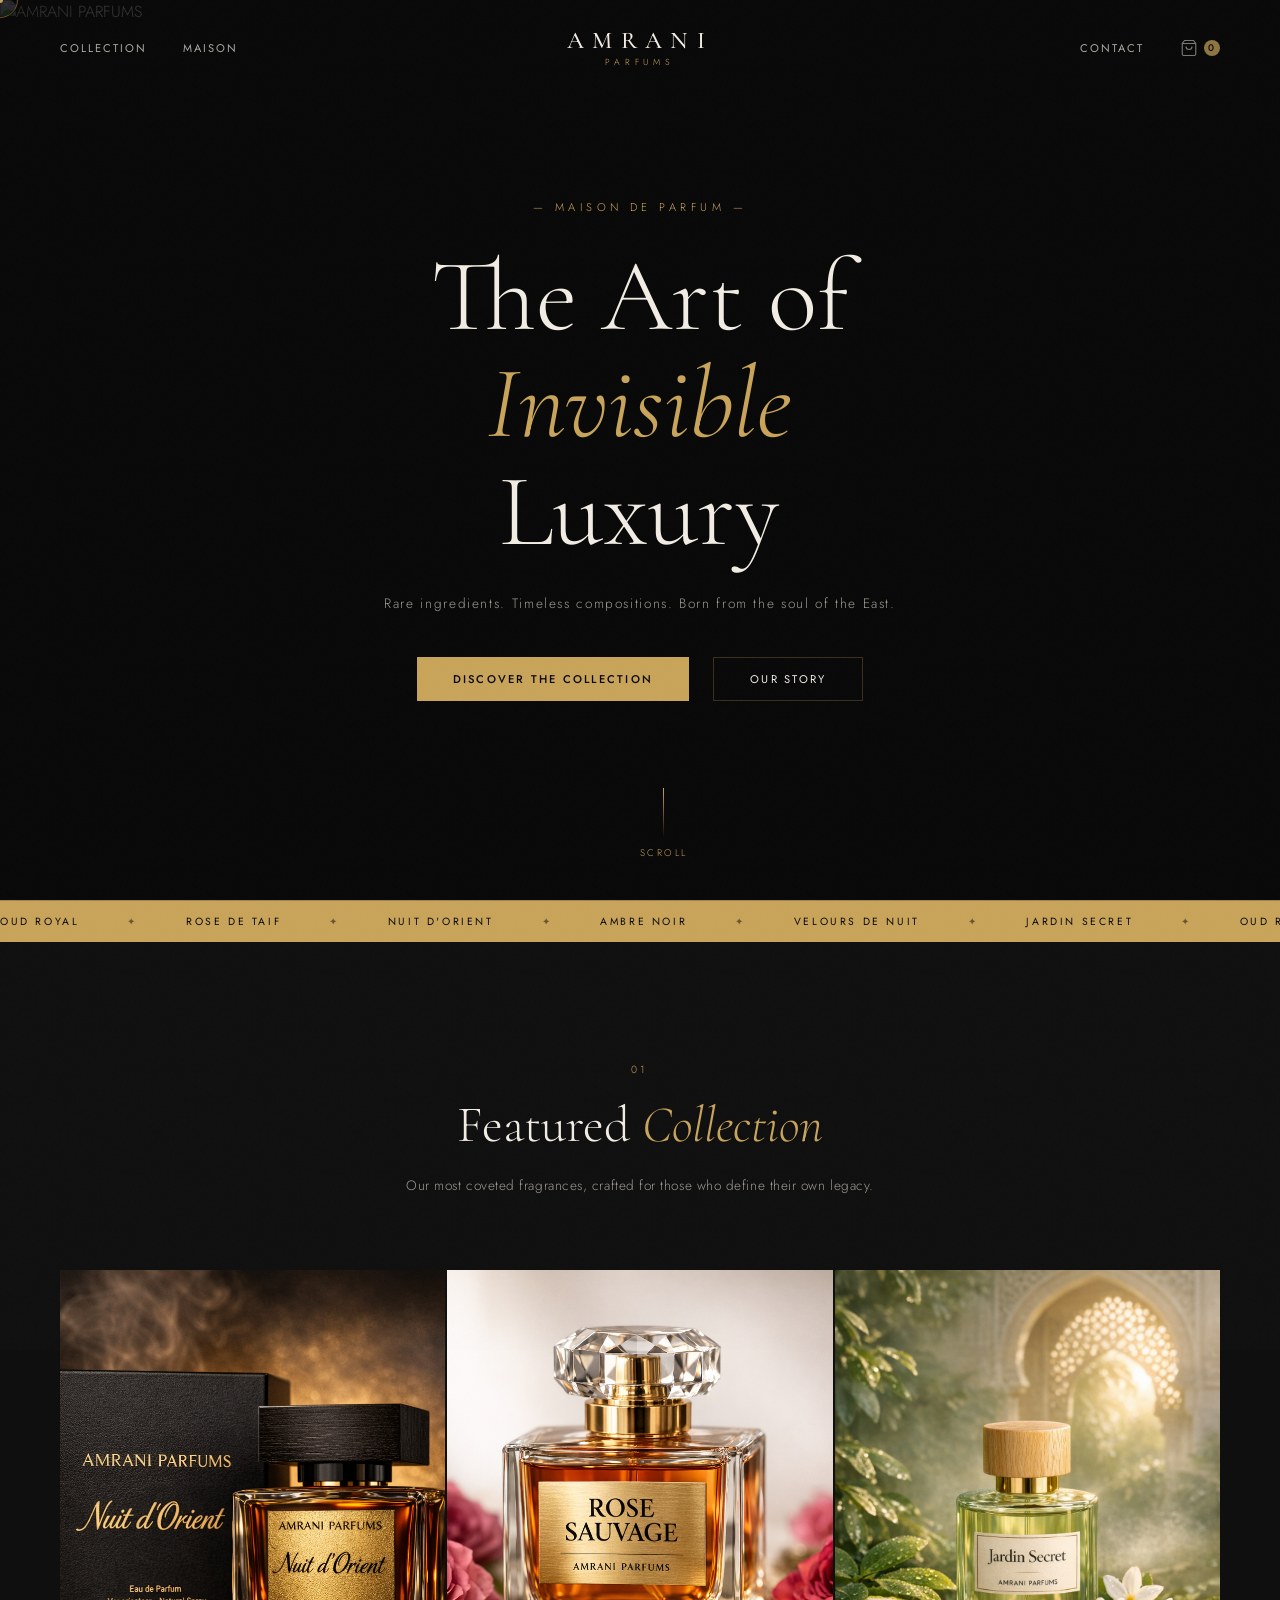
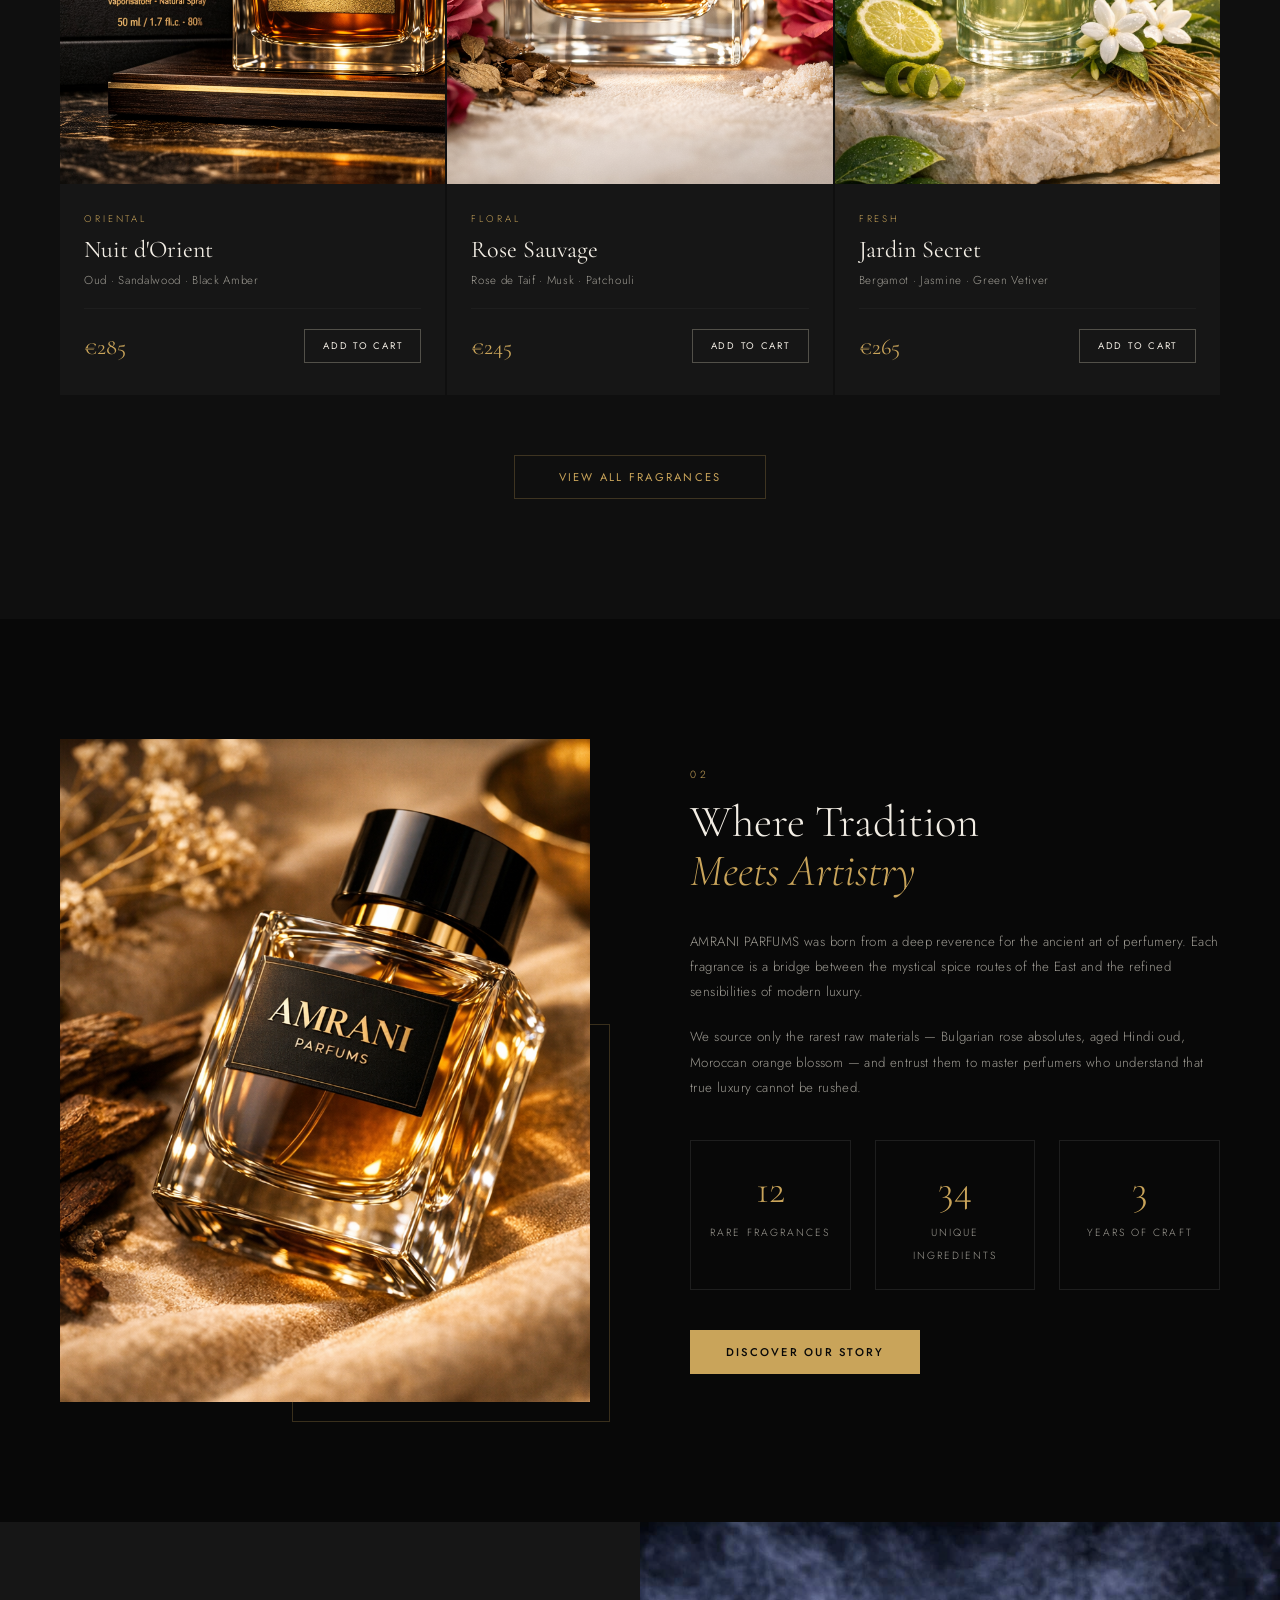
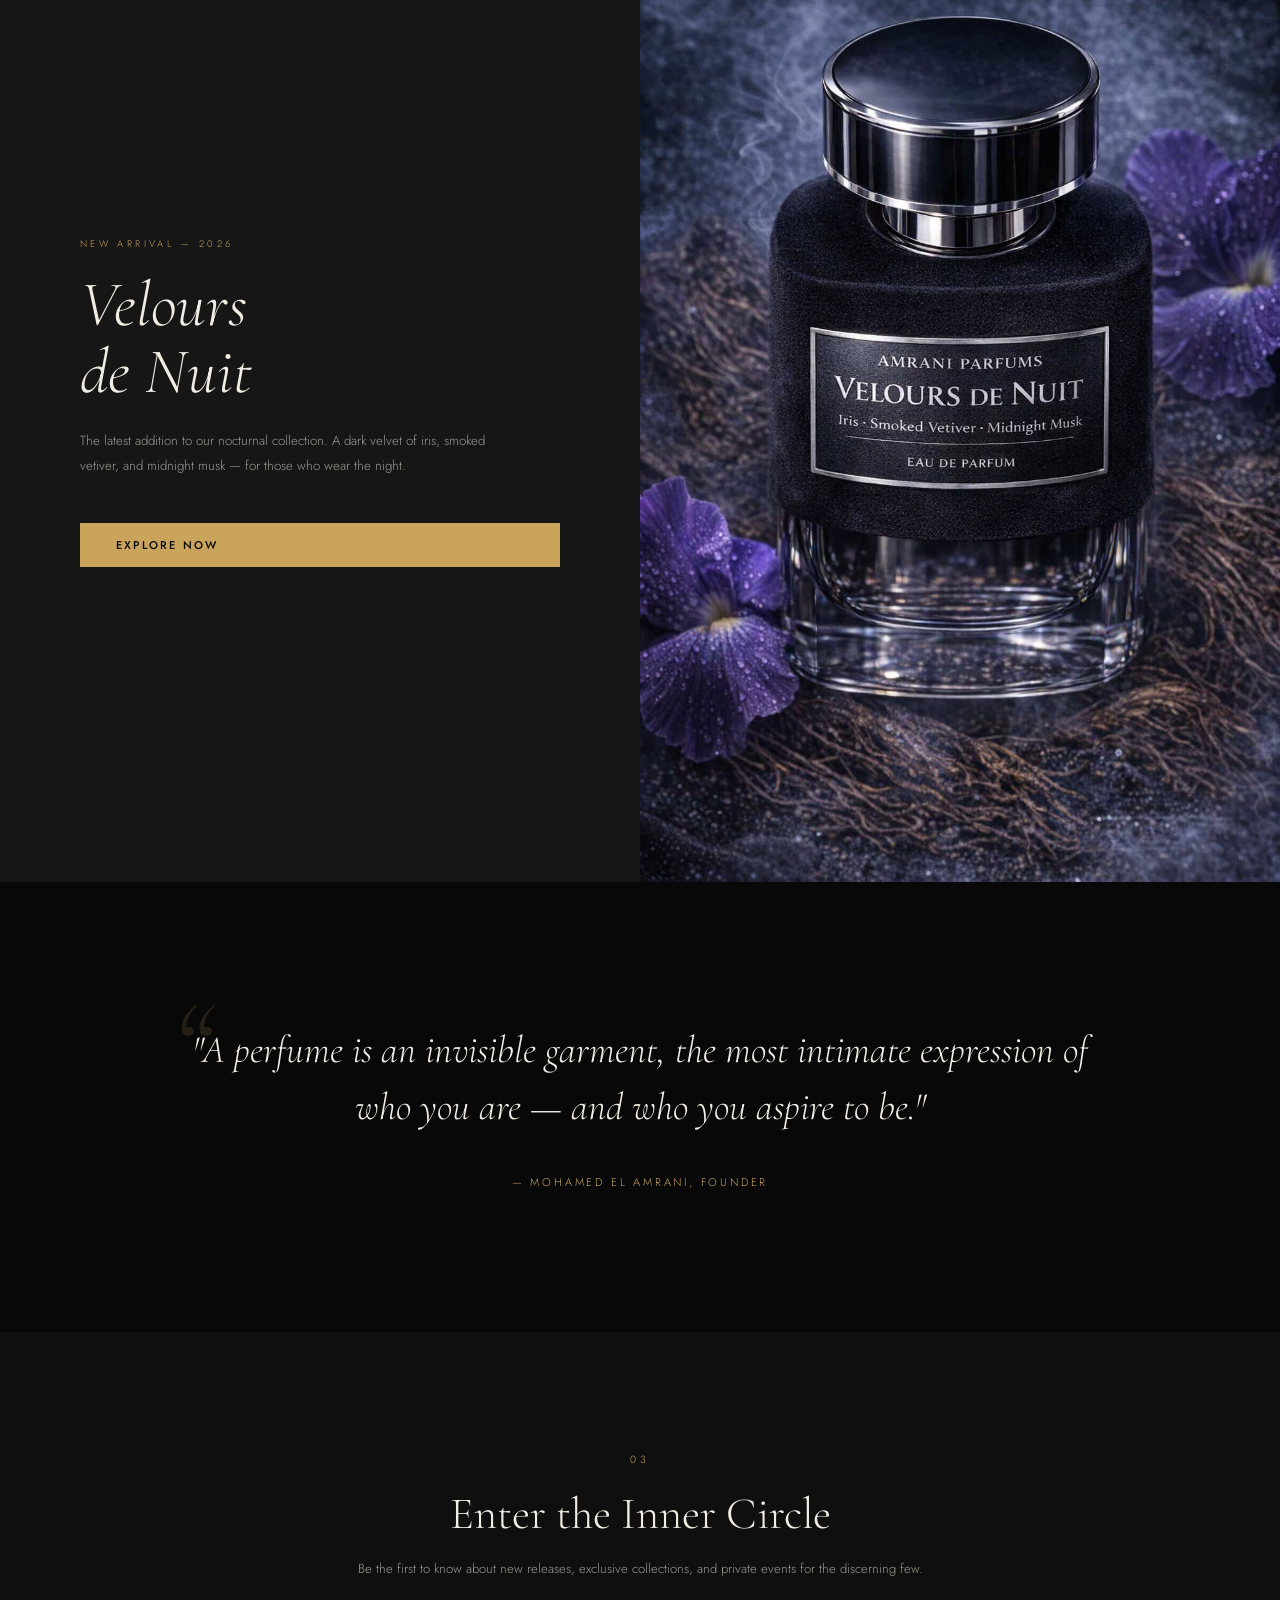
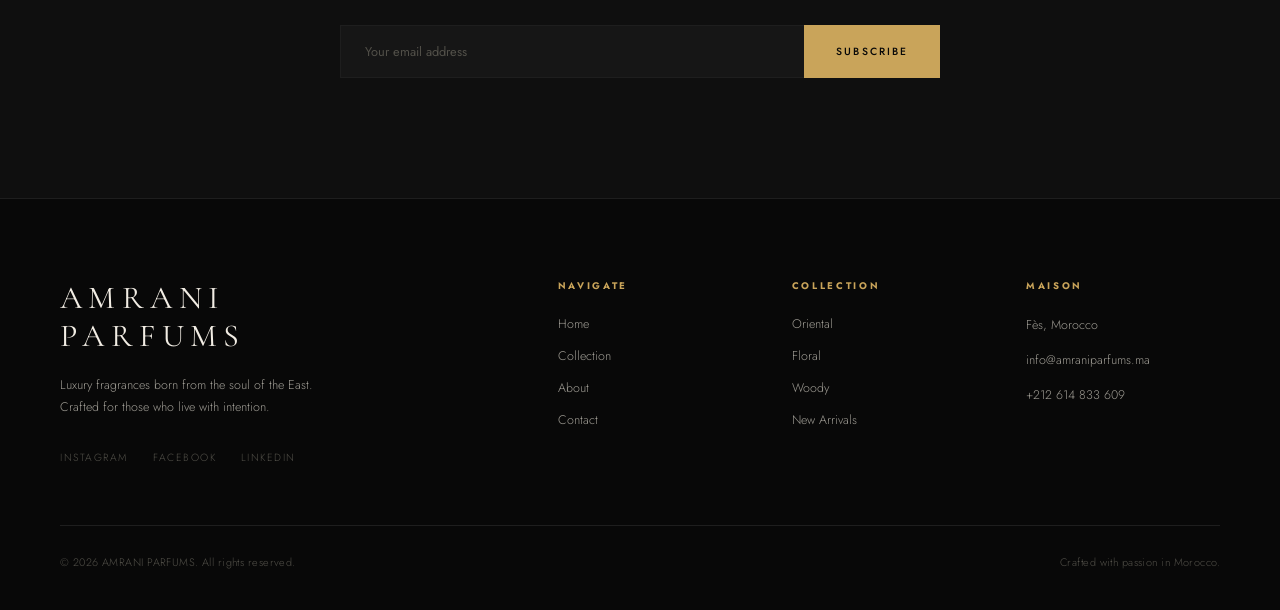
==== commit 082788e2: "correction icone plus claire" ====
--- a/index.html
+++ b/index.html
@@ -2,7 +2,8 @@
 <html lang="en">
 <head>
 <meta charset="UTF-8">
-<link rel="icon" type="image/png" href="images/logo.png">
+<link rel="icon" type="image/png" href="images/favicon-32.png">
+<link rel="apple-touch-icon" href="images/favicon-180.png">
 <meta name="viewport" content="width=device-width, initial-scale=1.0">
 <meta name="description" content="AMRANI PARFUMS — Luxury fragrances born from the soul of the East">
 <title>AMRANI PARFUMS — Luxury Fragrances</title>
